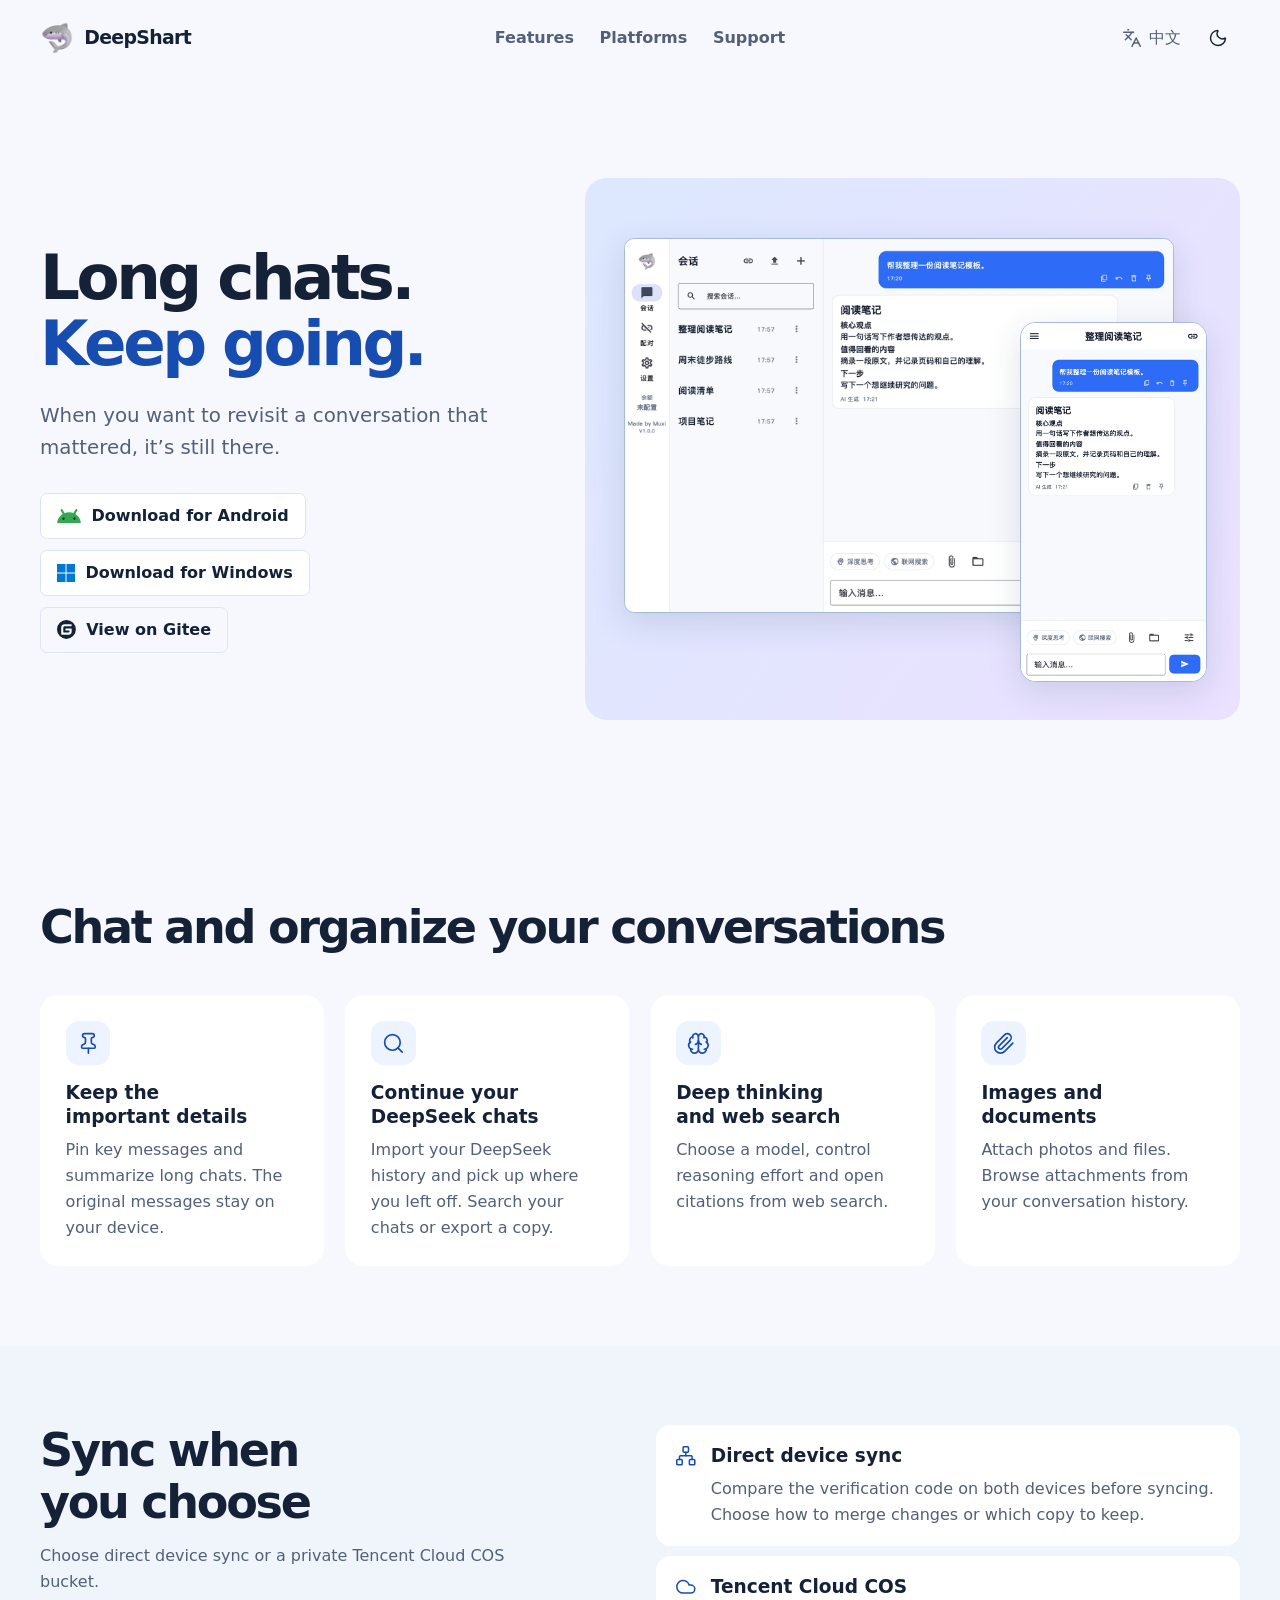
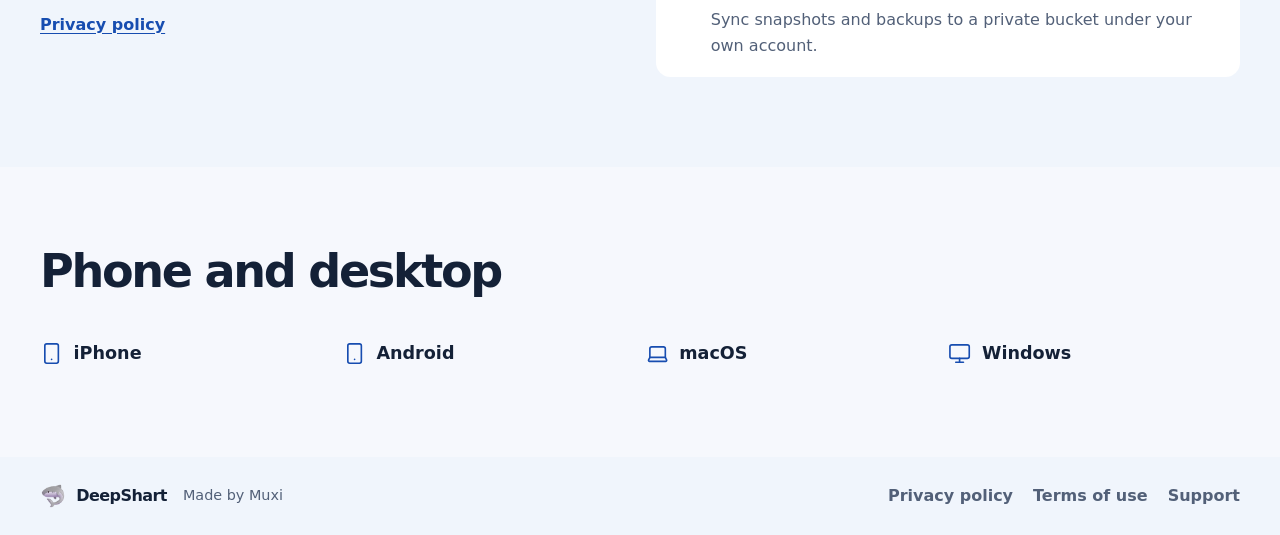
==== docs/index.html @ 19e9eb12 "Give the homepage subtitle a more personal tone" ====
<!doctype html>
<html lang="en" data-language="en" data-alternate="./zh/" data-auto-language>
<head>
  <meta charset="utf-8">
  <meta name="viewport" content="width=device-width, initial-scale=1">
  <meta name="color-scheme" content="light dark">
  <meta name="description" content="When you want to revisit a conversation that mattered, it’s still there.">
  <title>DeepShart for phone and desktop</title>
  <link rel="canonical" href="https://deepshart.lol/">
  <link rel="alternate" hreflang="en" href="https://deepshart.lol/">
  <link rel="alternate" hreflang="zh-Hans" href="https://deepshart.lol/zh/">
  <link rel="alternate" hreflang="x-default" href="https://deepshart.lol/">
  <meta property="og:type" content="website">
  <meta property="og:title" content="DeepShart for phone and desktop">
  <meta property="og:description" content="When you want to revisit a conversation that mattered, it’s still there.">
  <meta property="og:url" content="https://deepshart.lol/">
  <meta property="og:image" content="https://deepshart.lol/assets/desktop.webp">
  <link rel="icon" type="image/png" href="./assets/shark.png">
  <script src="./assets/preferences.js"></script>
  <link rel="stylesheet" href="./assets/site.css?v=8a5e44975e16">
</head>
<body>
  <a class="skip" href="#main">Skip to content</a>
  <header class="top">
    <div class="wrap header-inner">
      <a class="brand" href="./">
        <img src="./assets/shark.png" width="34" height="34" alt="">
        <span>DeepShart</span>
      </a>
      <nav class="main-nav" aria-label="Main navigation">
        <a href="./#features">Features</a>
        <a href="./#platforms">Platforms</a>
        <a href="./support/">Support</a>
      </nav>
      <div class="preferences">
        <a class="language" data-set-language="zh" href="./zh/" lang="zh-Hans">
          <svg class="icon " aria-hidden="true" focusable="false"><use href="./assets/icons.svg#languages"></use></svg> <span>中文</span>
        </a>
        <button class="theme" type="button" data-theme-toggle data-light="Switch to light mode" data-dark="Switch to dark mode" aria-label="Switch to dark mode" hidden>
          <svg class="icon day" aria-hidden="true" focusable="false"><use href="./assets/icons.svg#moon"></use></svg><svg class="icon night" aria-hidden="true" focusable="false"><use href="./assets/icons.svg#sun"></use></svg>
        </button>
      </div>
    </div>
  </header>
  <main id="main">
    <section class="hero wrap">
      <div class="hero-copy">
        <h1><span>Long chats.</span> <span>Keep going.</span></h1>
        <p>When you want to revisit a conversation that mattered, it’s still there.</p>
        <div class="hero-links">
          <a class="button" href="./downloads/V1.0.1/DeepShart-android.apk" download><img src="./assets/android.svg" width="24" height="14" alt="">Download for Android</a>
          <a class="button" href="./downloads/V1.0.1/DeepShart-Setup.exe" download><img src="./assets/windows.png" width="18" height="18" alt="">Download for Windows</a>
        </div>
        <a class="button gitee-link" href="https://gitee.com/sharkymuxii/deep-shart"><svg class="icon gitee-icon" aria-hidden="true" focusable="false"><use href="./assets/icons.svg#gitee"></use></svg> View on Gitee</a>
      </div>
      <div class="showcase" role="group" aria-label="Desktop preview / Phone preview">
    <button type="button" class="shot desktop" data-preview="Desktop preview" aria-label="Desktop preview" disabled>
      <img class="day" src="./assets/desktop.webp" width="1600" height="1088" alt="DeepShart desktop interface with a conversation sidebar and sample reading notes" fetchpriority="high">
      <img class="night" src="./assets/desktop-dark.webp" width="1600" height="1088" alt="DeepShart desktop interface with a conversation sidebar and sample reading notes">
      <span class="zoom-icon"><svg class="icon " aria-hidden="true" focusable="false"><use href="./assets/icons.svg#maximize-2"></use></svg></span>
    </button><button type="button" class="shot phone" data-preview="Phone preview" aria-label="Phone preview" disabled>
      <img class="day" src="./assets/phone.webp" width="690" height="1338" alt="DeepShart mobile interface showing the same sample conversation">
      <img class="night" src="./assets/phone-dark.webp" width="690" height="1338" alt="DeepShart mobile interface showing the same sample conversation">
      <span class="zoom-icon"><svg class="icon " aria-hidden="true" focusable="false"><use href="./assets/icons.svg#maximize-2"></use></svg></span>
    </button>
  </div>
  <dialog class="preview-dialog" aria-labelledby="preview-title">
    <div class="preview-content">
      <div class="preview-header">
        <h2 id="preview-title"></h2>
        <button class="preview-close" type="button" aria-label="Close preview"><svg class="icon " aria-hidden="true" focusable="false"><use href="./assets/icons.svg#x"></use></svg></button>
      </div>
      <img alt="">
    </div>
  </dialog>
    </section>
    <section class="wrap section feature-section" id="features" data-reveal>
      <h2>Chat and organize your conversations</h2>
      <ul class="feature-list">
    <li>
      <svg class="icon " aria-hidden="true" focusable="false"><use href="./assets/icons.svg#pin"></use></svg>
      <div>
        <h3>Keep the important details</h3>
        <p>Pin key messages and summarize long chats. The original messages stay on your device.</p>
      </div>
    </li>
    <li>
      <svg class="icon " aria-hidden="true" focusable="false"><use href="./assets/icons.svg#search"></use></svg>
      <div>
        <h3>Continue your DeepSeek chats</h3>
        <p>Import your DeepSeek history and pick up where you left off. Search your chats or export a copy.</p>
      </div>
    </li>
    <li>
      <svg class="icon " aria-hidden="true" focusable="false"><use href="./assets/icons.svg#brain"></use></svg>
      <div>
        <h3>Deep thinking and web search</h3>
        <p>Choose a model, control reasoning effort and open citations from web search.</p>
      </div>
    </li>
    <li>
      <svg class="icon " aria-hidden="true" focusable="false"><use href="./assets/icons.svg#paperclip"></use></svg>
      <div>
        <h3>Images and documents</h3>
        <p>Attach photos and files. Browse attachments from your conversation history.</p>
      </div>
    </li>
  </ul>
    </section>
    <div class="tint">
      <section class="wrap section sync-section" data-reveal>
        <div class="section-intro">
          <h2>Sync when you choose</h2>
          <p>Choose direct device sync or a private Tencent Cloud COS bucket.</p>
          <a class="inline-link" href="./privacy/">Privacy policy</a>
        </div>
        <ul class="sync-list">
    <li>
      <svg class="icon " aria-hidden="true" focusable="false"><use href="./assets/icons.svg#network"></use></svg>
      <div>
        <h3>Direct device sync</h3>
        <p>Compare the verification code on both devices before syncing. Choose how to merge changes or which copy to keep.</p>
      </div>
    </li>
    <li>
      <svg class="icon " aria-hidden="true" focusable="false"><use href="./assets/icons.svg#cloud"></use></svg>
      <div>
        <h3>Tencent Cloud COS</h3>
        <p>Sync snapshots and backups to a private bucket under your own account.</p>
      </div>
    </li>
  </ul>
      </section>
    </div>
    <section class="wrap section platform-section" id="platforms" data-reveal>
      <h2>Phone and desktop</h2>
      <ul class="platform-list">
        <li><svg class="icon " aria-hidden="true" focusable="false"><use href="./assets/icons.svg#smartphone"></use></svg><span>iPhone</span></li><li><svg class="icon " aria-hidden="true" focusable="false"><use href="./assets/icons.svg#smartphone"></use></svg><span>Android</span></li><li><svg class="icon " aria-hidden="true" focusable="false"><use href="./assets/icons.svg#laptop"></use></svg><span>macOS</span></li><li><svg class="icon " aria-hidden="true" focusable="false"><use href="./assets/icons.svg#monitor"></use></svg><span>Windows</span></li>
      </ul>
    </section>
  </main>
  <footer class="bottom">
    <div class="wrap footer-inner">
      <div class="footer-brand">
        <a class="brand" href="./"><img src="./assets/shark.png" width="26" height="26" alt="">DeepShart</a>
        <span>Made by Muxi</span>
      </div>
      <nav aria-label="Footer navigation">
        <a href="./privacy/">Privacy policy</a> <a href="./terms/">Terms of use</a> <a href="./support/">Support</a>
      </nav>
    </div>
  </footer>
</body>
</html>
---- docs/assets/site.css ----
:root {
  color-scheme: light;
  --paper: #f6f8fd;
  --surface: #fff;
  --icon-panel: #edf3ff;
  --gradient-a: #dce8ff;
  --gradient-b: #ede0ff;
  --gradient-c: #c7e9f8;
  --card-shadow: #2b4b7820;
  --overlay: #111d33aa;
  --ink: #142137;
  --muted: #526078;
  --line: #dce4f0;
  --accent: #174db0;
  --on-accent: #fff;
  --panel: #e4edfb;
  --tint: #f0f5fc;
  --frame: #a6bad7;
  --image-shadow: #16385d24;
  --day: block;
  --night: none;
  scroll-behavior: smooth;
}

@media (prefers-color-scheme: dark) {
  :root:not([data-theme="light"]) {
    color-scheme: dark;
    --paper: #111a29;
    --surface: #1c2a40;
    --icon-panel: #283e5e;
    --gradient-a: #203353;
    --gradient-b: #3b2c59;
    --gradient-c: #254962;
    --card-shadow: #070e2250;
    --overlay: #040812cc;
    --ink: #edf3fd;
    --muted: #b2c0d5;
    --line: #2d3d54;
    --accent: #a4c5ff;
    --on-accent: #0b234c;
    --panel: #202f4b;
    --tint: #162237;
    --frame: #435578;
    --image-shadow: #03081580;
    --day: none;
    --night: block;
  }
}

:root[data-theme="dark"] {
  color-scheme: dark;
  --paper: #111a29;
  --surface: #1c2a40;
  --icon-panel: #283e5e;
  --gradient-a: #203353;
  --gradient-b: #3b2c59;
  --gradient-c: #254962;
  --card-shadow: #070e2250;
  --overlay: #040812cc;
  --ink: #edf3fd;
  --muted: #b2c0d5;
  --line: #2d3d54;
  --accent: #a4c5ff;
  --on-accent: #0b234c;
  --panel: #202f4b;
  --tint: #162237;
  --frame: #435578;
  --image-shadow: #03081580;
  --day: none;
  --night: block;
}

* { box-sizing: border-box; }
[hidden] { display: none !important; }

body {
  margin: 0;
  background: var(--paper);
  color: var(--ink);
  font: 1rem/1.65 -apple-system, BlinkMacSystemFont, "Segoe UI", "PingFang SC", "Microsoft YaHei", system-ui, sans-serif;
  transition: background-color .2s ease, color .2s ease;
}

img { display: block; max-width: 100%; }
a { color: inherit; }
a, button { -webkit-tap-highlight-color: transparent; }
a:focus-visible, button:focus-visible {
  outline: 2px solid var(--accent);
  outline-offset: 4px;
}
button { font: inherit; cursor: pointer; }
h1, h2, h3, p, figure, ul { margin: 0; }
h1, h2, h3 { text-wrap: balance; }
p { color: var(--muted); }

.wrap {
  width: min(100% - 3.5rem, 75rem);
  margin-inline: auto;
}

.icon {
  width: 1.25rem;
  height: 1.25rem;
  flex: none;
  display: inline-block;
  vertical-align: middle;
  fill: none;
  stroke: currentColor;
  stroke-width: 1.7;
  stroke-linecap: round;
  stroke-linejoin: round;
}

.header-inner {
  min-height: 4.75rem;
  display: grid;
  grid-template-columns: 1fr auto 1fr;
  align-items: center;
  gap: 1.5rem;
}

.brand {
  display: inline-flex;
  justify-self: start;
  align-items: center;
  gap: .64rem;
  color: var(--ink);
  font-size: 1.18rem;
  font-weight: 720;
  letter-spacing: -.035em;
  text-decoration: none;
}

.brand img { object-fit: contain; }

.main-nav, .preferences, .footer-inner nav {
  display: flex;
  align-items: center;
  gap: 1.6rem;
}

.preferences { justify-self: end; gap: .6rem; }

.main-nav a, .footer-inner nav a, .language {
  text-decoration: none;
  color: var(--muted);
  font-weight: 550;
  transition: color .18s ease;
}

.main-nav a:hover, .footer-inner nav a:hover, .language:hover, a[aria-current="page"] {
  color: var(--accent);
  text-decoration: underline;
  text-underline-offset: .3em;
}

.language, .theme {
  min-height: 2.75rem;
  display: inline-flex;
  align-items: center;
  justify-content: center;
  gap: .42rem;
}
.language { padding-inline: .36rem; white-space: nowrap; }
.theme {
  width: 2.75rem;
  border: 0;
  border-radius: .45rem;
  background: transparent;
  color: var(--ink);
  transition: background-color .18s ease;
}
.theme:hover { background: var(--tint); }
.theme .icon { transition: transform .18s ease; }
.theme:hover .icon { transform: rotate(-12deg); }
.day { display: var(--day); animation: appear .22s ease; }
.night { display: var(--night); animation: appear .22s ease; }

@keyframes appear { from { opacity: .25; } to { opacity: 1; } }

.skip {
  position: fixed;
  top: .6rem;
  left: .6rem;
  z-index: 5;
  padding: .4rem .7rem;
  background: var(--paper);
  transform: translateY(-150%);
  transition: transform .18s ease;
}
.skip:focus { transform: translateY(0); }

.hero {
  display: grid;
  grid-template-columns: minmax(0, .88fr) minmax(0, 1.2fr);
  gap: clamp(1.8rem, 5vw, 5rem);
  align-items: center;
  padding-block: clamp(3rem, 8vw, 6.5rem);
}

h1 {
  font-size: clamp(2.5rem, 4.9vw, 4.7rem);
  font-weight: 740;
  letter-spacing: -.055em;
  line-height: 1.04;
}

:lang(zh) h1 {
  font-size: clamp(2.25rem, 4.3vw, 4rem);
  letter-spacing: -.043em;
  line-height: 1.17;
}

.hero h1 span { display: block; }
.hero-copy { animation: enter .65s cubic-bezier(.2,.65,.3,1) both; }
.hero h1 span:last-child { color: var(--accent); }
.hero-copy > p {
  max-width: 29rem;
  margin-top: 1.5rem;
  font-size: clamp(1.0625rem, 1.68vw, 1.24rem);
  line-height: 1.6;
  text-wrap: pretty;
}

.hero-links {
  display: flex;
  flex-wrap: wrap;
  gap: .65rem;
  margin-top: 1.85rem;
}

.button {
  display: inline-flex;
  justify-content: center;
  align-items: center;
  min-height: 2.9rem;
  gap: .65rem;
  padding: .55rem 1rem;
  border: 1px solid var(--line);
  border-radius: .45rem;
  background: var(--surface);
  color: var(--ink);
  font-weight: 650;
  text-decoration: none;
  transition: background-color .18s ease, color .18s ease, border-color .18s ease;
}
.hero-links .button { min-width: 7.5rem; }
.button img { flex: none; }
.gitee-link { margin-top: .65rem; background: transparent; }
.button:hover { background: var(--tint); border-color: var(--accent); color: var(--accent); }
.gitee-icon { fill: currentColor; stroke: none; width: 1.18rem; height: 1.18rem; }

.showcase {
  position: relative;
  aspect-ratio: 1.21;
  min-width: 0;
  overflow: hidden;
  border-radius: 1.35rem;
  background: var(--panel) linear-gradient(124deg, var(--gradient-a), var(--gradient-b) 48%, var(--gradient-c));
  background-size: 235% 235%;
  animation: current 11s ease-in-out infinite alternate;
  isolation: isolate;
}
.shot {
  position: absolute;
  padding: 0;
  color: var(--ink);
  overflow: hidden;
  border: 1px solid var(--frame);
  background: var(--paper);
  box-shadow: 0 .6rem 2.1rem var(--image-shadow);
  transition: transform .3s cubic-bezier(.2,.65,.3,1), box-shadow .3s ease;
  animation: enter .65s cubic-bezier(.2,.65,.3,1) backwards;
}
.shot img { width: 100%; height: auto; }
.desktop { top: 11%; left: 6%; width: 84%; border-radius: .65rem; animation-delay: .12s; }
.phone { bottom: 7%; right: 5%; width: 28.5%; border-radius: .95rem; animation-delay: .24s; }
.zoom-icon {
  position: absolute;
  inset: auto .55rem .55rem auto;
  display: grid;
  place-items: center;
  width: 2rem;
  height: 2rem;
  border-radius: .52rem;
  color: var(--accent);
  background: var(--surface);
  opacity: 0;
  transform: translateY(3px);
  transition: opacity .18s ease, transform .18s ease;
}
.shot:focus-visible .zoom-icon, .shot:hover .zoom-icon {
  opacity: 1;
  transform: translateY(0);
}
@media (hover: hover) and (pointer: fine) {
  .shot:hover { transform: translateY(-.3rem); box-shadow: 0 .9rem 2.7rem var(--image-shadow); }
}
@keyframes current {
  from { background-position: 10% 24%; }
  to { background-position: 90% 76%; }
}
@keyframes enter {
  from { opacity: .1; transform: translateY(.75rem); }
  to { opacity: 1; transform: translateY(0); }
}

.preview-dialog {
  width: fit-content;
  max-width: min(calc(100% - 1.5rem), 65rem);
  max-height: calc(100% - 1.5rem);
  padding: 0;
  border: 0;
  border-radius: 1rem;
  background: var(--surface);
  color: var(--ink);
  box-shadow: 0 1.5rem 4rem var(--image-shadow);
}
.preview-dialog[open] { animation: enter .28s cubic-bezier(.2,.65,.3,1); }
.preview-dialog::backdrop { background: var(--overlay); animation: appear .2s ease; }
.preview-content { padding: .8rem; }
.preview-header {
  display: flex;
  justify-content: space-between;
  align-items: center;
  min-width: 13rem;
  margin: 0 .2rem .6rem .4rem;
  gap: 1.25rem;
}
.preview-header h2 { font-size: 1.04rem; letter-spacing: -.015em; }
.preview-close {
  display: grid;
  place-items: center;
  width: 2.4rem;
  height: 2.4rem;
  border: 0;
  border-radius: .65rem;
  color: var(--ink);
  background: var(--icon-panel);
  transition: color .18s ease, background-color .18s ease;
}
.preview-close:hover { color: var(--on-accent); background: var(--accent); }
.preview-content img {
  max-width: 100%;
  max-height: min(75vh, 48rem);
  border-radius: .52rem;
  object-fit: contain;
  margin-inline: auto;
}


.section { padding-block: clamp(3.25rem, 6.2vw, 5.7rem); }

h2 {
  font-size: clamp(1.95rem, 3.6vw, 3.25rem);
  font-weight: 710;
  line-height: 1.12;
  letter-spacing: -.05em;
}

h3 { font-size: 1.16rem; line-height: 1.32; font-weight: 685; }
.feature-list, .sync-list, .platform-list { padding: 0; list-style: none; }
.feature-list {
  display: grid;
  grid-template-columns: repeat(4, minmax(0, 1fr));
  gap: clamp(.85rem, 1.65vw, 1.45rem);
  margin-top: 2.6rem;
}
.feature-list li {
  padding: clamp(1.1rem, 2.2vw, 1.6rem);
  min-width: 0;
  border-radius: 1.15rem;
  background: var(--surface);
  transition: transform .25s ease, box-shadow .25s ease, background-color .2s ease;
}
@media (hover: hover) and (pointer: fine) {
  .feature-list li:hover { transform: translateY(-.2rem); box-shadow: 0 .55rem 1.4rem var(--card-shadow); }
}
.feature-list .icon, .sync-list .icon, .platform-list .icon { color: var(--accent); }
.feature-list .icon {
  width: 2.8rem;
  height: 2.8rem;
  padding: .67rem;
  margin-bottom: .95rem;
  border-radius: .8rem;
  background: var(--icon-panel);
}
.feature-list p, .sync-list p { margin-top: .48rem; line-height: 1.62; }

.tint { background: var(--tint); transition: background-color .2s ease; }
.sync-section {
  display: grid;
  grid-template-columns: minmax(0, .9fr) minmax(0, 1fr);
  gap: clamp(1.8rem, 7vw, 6rem);
}
.section-intro > p { margin-top: .9rem; max-width: 39rem; }
.inline-link, .prose a {
  color: var(--accent);
  text-decoration-thickness: 1px;
  text-underline-offset: .2em;
}
.inline-link {
  display: inline-block;
  margin-top: 1rem;
  font-weight: 600;
}
.sync-list li {
  display: grid;
  grid-template-columns: auto 1fr;
  gap: .9rem;
  margin-bottom: .65rem;
  padding: 1.15rem 1.2rem;
  border-radius: .9rem;
  background-color: var(--surface);
  transition: background-color .2s ease;
}
.sync-list .icon { margin-top: .1rem; width: 1.35rem; height: 1.35rem; }

.platform-list {
  margin-top: 2rem;
  display: grid;
  grid-template-columns: repeat(4, minmax(0, 1fr));
  gap: .7rem;
}
.platform-list li {
  display: flex;
  align-items: center;
  gap: .65rem;
  padding: .6rem 0;
  font-size: 1.1rem;
  font-weight: 620;
}
.platform-list .icon { width: 1.45rem; height: 1.45rem; }

.bottom { background: var(--tint); transition: background-color .2s ease; }
.footer-inner {
  display: flex;
  justify-content: space-between;
  align-items: center;
  padding-block: 1.6rem;
  gap: 1.25rem;
}
.footer-brand { display: flex; flex-wrap: wrap; align-items: center; gap: .7rem 1rem; }
.footer-brand .brand { font-size: 1rem; }
.footer-brand > span { font-size: .9rem; color: var(--muted); }
.footer-inner nav { flex-wrap: wrap; gap: .65rem 1.25rem; }

.document { padding-block: clamp(2.75rem, 6.5vw, 5.75rem); }
.prose { max-width: 47rem; margin-inline: auto; }
.document-heading { margin-bottom: 2rem; }
.document-heading h1 {
  font-size: clamp(2.35rem, 5.7vw, 4rem);
  line-height: 1.11;
}
.effective-date { margin-top: .65rem; font-size: .92rem; }
.intro { margin-top: 1.12rem; font-size: 1.125rem; }
.prose section { padding-block: 1.18rem; }
.prose section h2 { font-size: clamp(1.25rem, 2.9vw, 1.65rem); letter-spacing: -.025em; }
.prose section p { margin-top: .68rem; overflow-wrap: anywhere; }
.prose section p + p { margin-top: .8rem; }

@media (max-width: 60rem) {
  .hero { gap: 1.75rem; }
  h1 { font-size: clamp(2.35rem, 5.25vw, 3.85rem); }
  :lang(zh) h1 { font-size: clamp(2.15rem, 4.65vw, 3.4rem); }
  .feature-list { grid-template-columns: repeat(2, minmax(0, 1fr)); }
}

@media (max-width: 44rem) {
  .wrap { width: calc(100% - 2rem); }
  .header-inner { grid-template-columns: 1fr auto; min-height: 4.05rem; gap: .4rem; }
  .main-nav { display: none; }
  .brand { gap: .46rem; }
  .brand img { width: 1.75rem; height: 1.75rem; }
  .preferences { gap: .18rem; }
  .language .icon { width: 1.05rem; height: 1.05rem; }
  .hero { grid-template-columns: 1fr; padding-block: 2.8rem 2.65rem; gap: 1.65rem; }
  .hero h1 { font-size: clamp(2rem, 8vw, 3.45rem); }
  :lang(zh) .hero h1 { font-size: clamp(2rem, 7.9vw, 3.3rem); }
  .hero-copy > p { margin-top: 1rem; }
  .hero-links { margin-top: 1.25rem; }
  .showcase { aspect-ratio: 1.14; }
 .desktop { top: 9%; left: 4.5%; width: 87%; }
  .phone { bottom: 6%; right: 4.5%; width: 30.5%; }
  .section { padding-block: 2.75rem; }
  .feature-list { gap: 1.35rem 1rem; margin-top: 1.65rem; }
  .feature-list li { padding: 1.05rem; }
  .sync-section { grid-template-columns: 1fr; gap: 1.45rem; }
  .platform-list { grid-template-columns: repeat(2, minmax(0, 1fr)); }
  .footer-inner { align-items: flex-start; flex-direction: column; }
}

@media (max-width: 22rem) {
  .feature-list { grid-template-columns: 1fr; }
  .language .icon { display: none; }
}

@media (prefers-reduced-motion: reduce) {
  *, *::before, *::after { scroll-behavior: auto !important; transition: none !important; animation: none !important; }
}
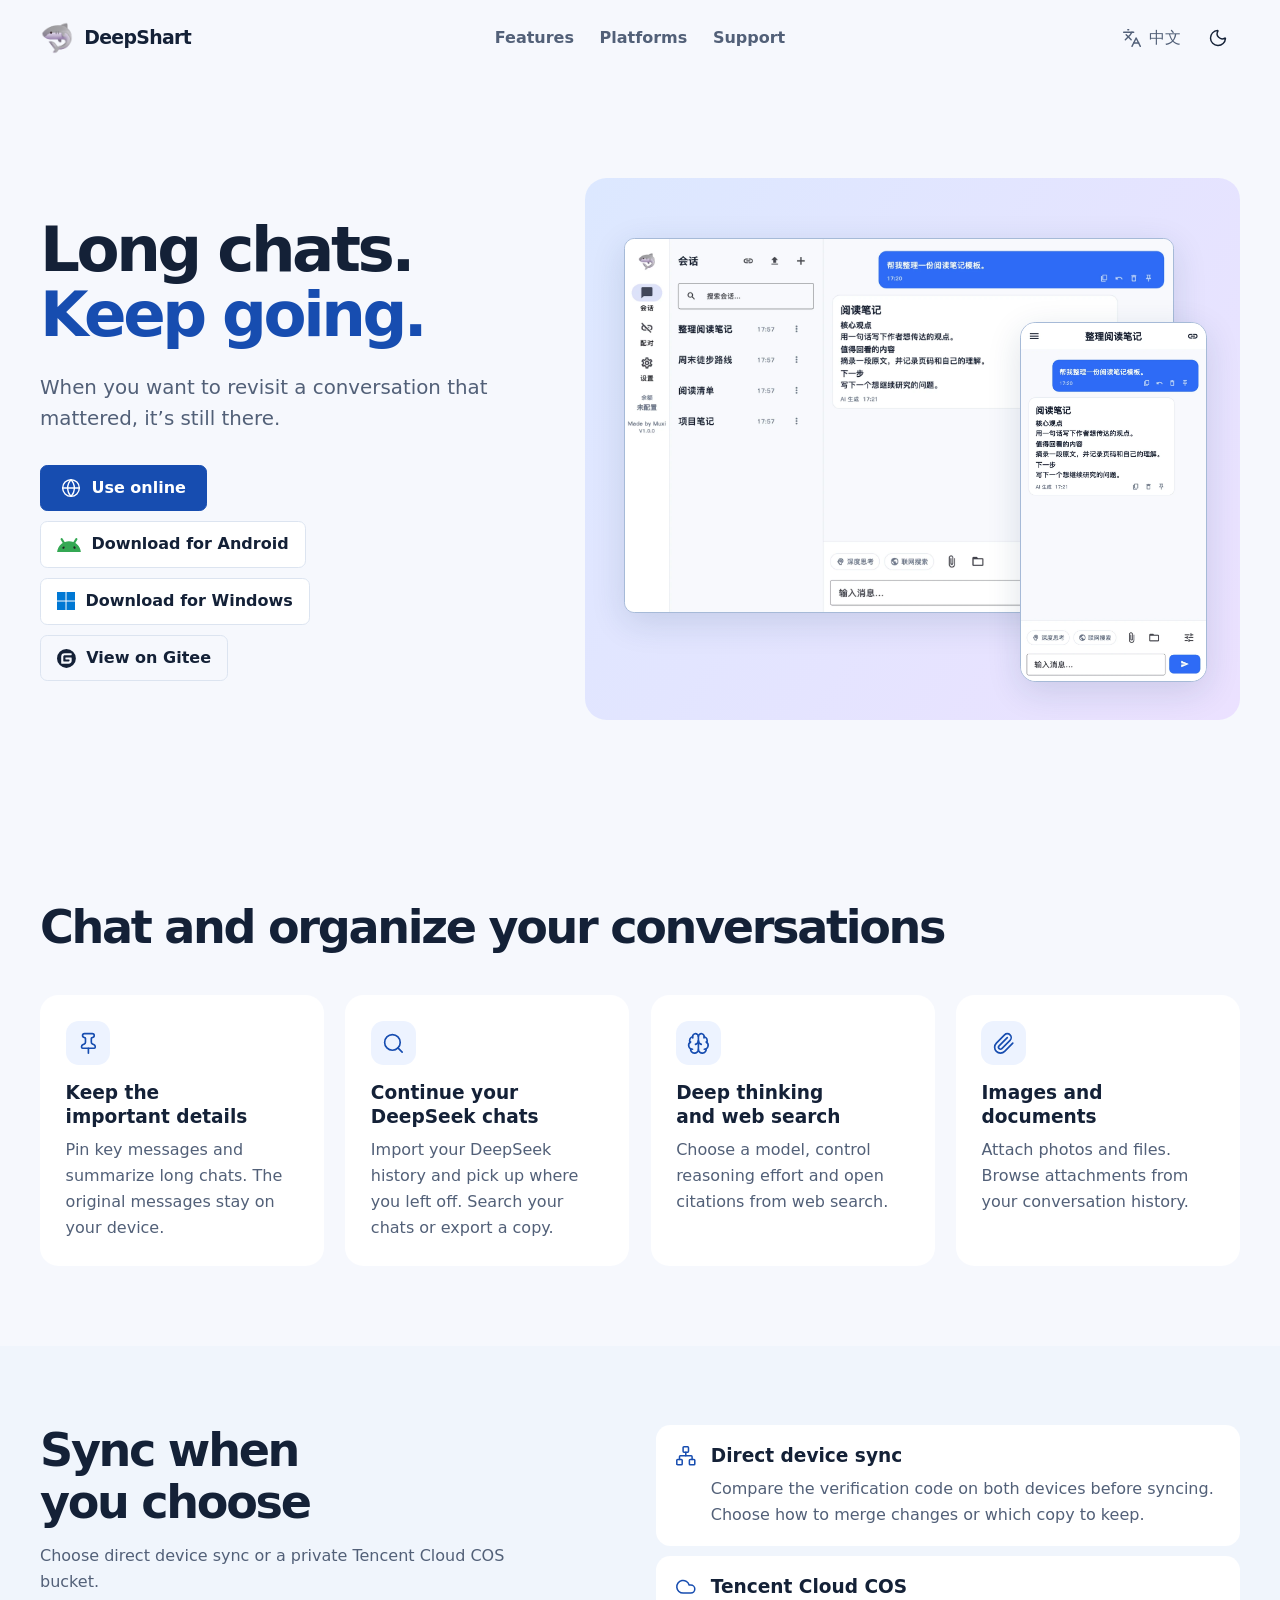
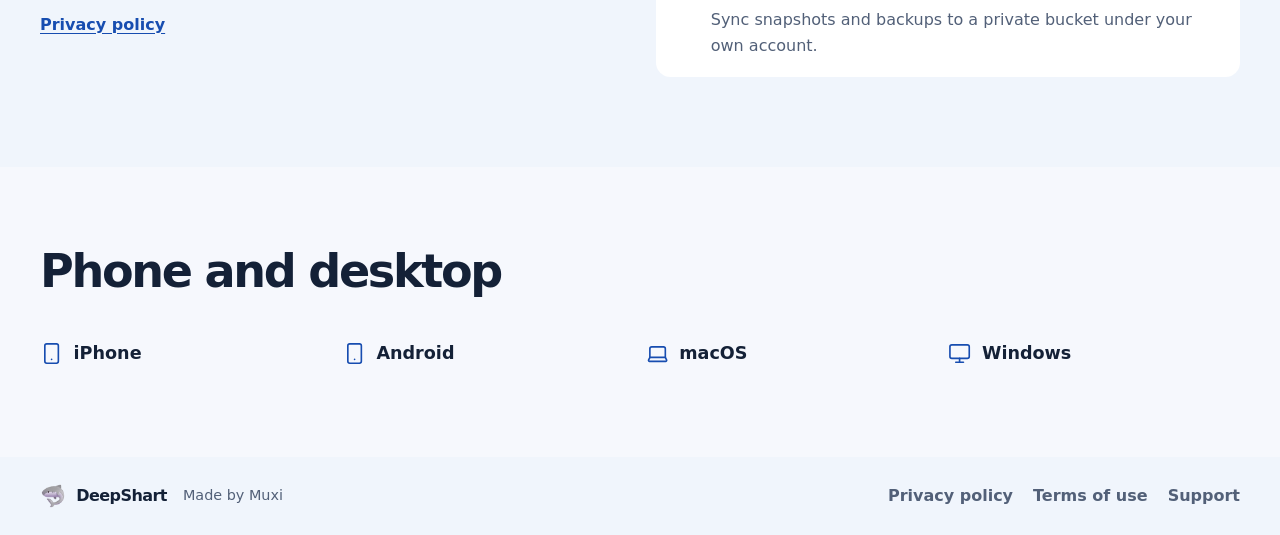
==== commit 62d3c40d: "Add web app entry button above download buttons" ====
--- a/docs/index.html
+++ b/docs/index.html
@@ -17,7 +17,7 @@
   <meta property="og:image" content="https://deepshart.lol/assets/desktop.webp">
   <link rel="icon" type="image/png" href="./assets/shark.png">
   <script src="./assets/preferences.js"></script>
-  <link rel="stylesheet" href="./assets/site.css?v=8a5e44975e16">
+  <link rel="stylesheet" href="./assets/site.css?v=8c03909f11e3">
 </head>
 <body>
   <a class="skip" href="#main">Skip to content</a>
@@ -47,6 +47,9 @@
       <div class="hero-copy">
         <h1><span>Long chats.</span> <span>Keep going.</span></h1>
         <p>When you want to revisit a conversation that mattered, it’s still there.</p>
+        <div class="hero-primary">
+          <a class="button button-primary" href="https://web.deepshart.lol"><svg class="icon " aria-hidden="true" focusable="false"><use href="./assets/icons.svg#globe"></use></svg> Use online</a>
+        </div>
         <div class="hero-links">
           <a class="button" href="./downloads/V1.0.1/DeepShart-android.apk" download><img src="./assets/android.svg" width="24" height="14" alt="">Download for Android</a>
           <a class="button" href="./downloads/V1.0.1/DeepShart-Setup.exe" download><img src="./assets/windows.png" width="18" height="18" alt="">Download for Windows</a>
--- a/docs/assets/site.css
+++ b/docs/assets/site.css
@@ -222,11 +222,15 @@
   text-wrap: pretty;
 }
 
+.hero-primary {
+  margin-top: 1.85rem;
+}
+
 .hero-links {
   display: flex;
   flex-wrap: wrap;
   gap: .65rem;
-  margin-top: 1.85rem;
+  margin-top: .65rem;
 }
 
 .button {
@@ -242,12 +246,24 @@
   color: var(--ink);
   font-weight: 650;
   text-decoration: none;
-  transition: background-color .18s ease, color .18s ease, border-color .18s ease;
+  transition: background-color .18s ease, color .18s ease, border-color .18s ease, opacity .18s ease;
+}
+.button-primary {
+  background: var(--accent);
+  border-color: var(--accent);
+  color: var(--on-accent);
+  padding-inline: 1.25rem;
+}
+.button-primary:hover {
+  background: var(--accent);
+  border-color: var(--accent);
+  color: var(--on-accent);
+  opacity: .9;
 }
 .hero-links .button { min-width: 7.5rem; }
 .button img { flex: none; }
 .gitee-link { margin-top: .65rem; background: transparent; }
-.button:hover { background: var(--tint); border-color: var(--accent); color: var(--accent); }
+.button:not(.button-primary):hover { background: var(--tint); border-color: var(--accent); color: var(--accent); }
 .gitee-icon { fill: currentColor; stroke: none; width: 1.18rem; height: 1.18rem; }
 
 .showcase {
@@ -478,7 +494,8 @@
   .hero h1 { font-size: clamp(2rem, 8vw, 3.45rem); }
   :lang(zh) .hero h1 { font-size: clamp(2rem, 7.9vw, 3.3rem); }
   .hero-copy > p { margin-top: 1rem; }
-  .hero-links { margin-top: 1.25rem; }
+  .hero-primary { margin-top: 1.25rem; }
+  .hero-links { margin-top: .65rem; }
   .showcase { aspect-ratio: 1.14; }
  .desktop { top: 9%; left: 4.5%; width: 87%; }
   .phone { bottom: 6%; right: 4.5%; width: 30.5%; }
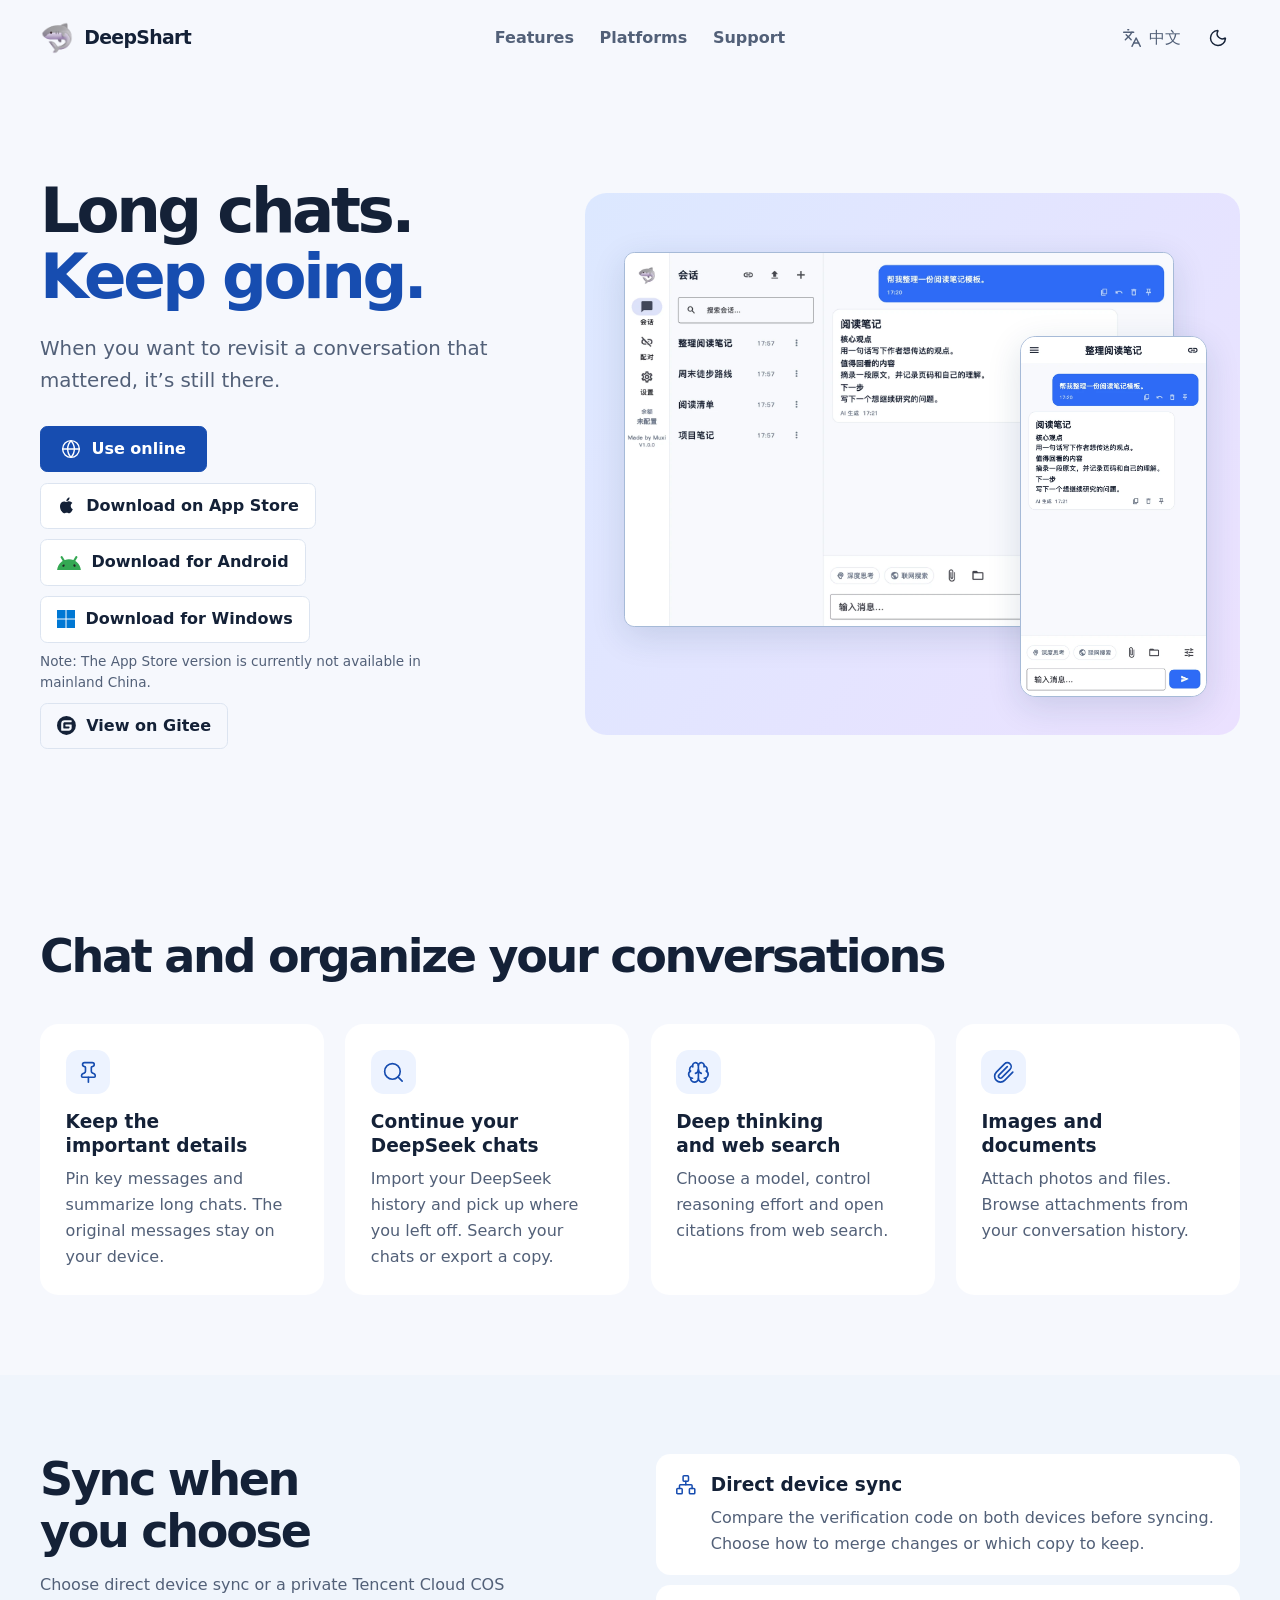
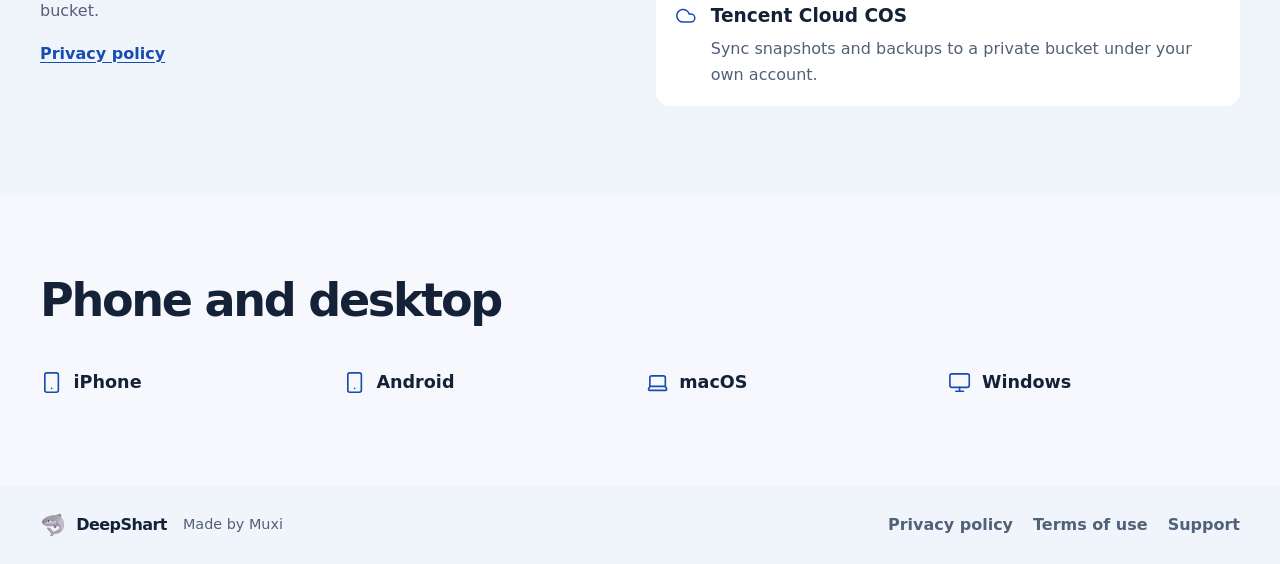
==== commit b0f515b7: "Add App Store download button and mainland China availability note" ====
--- a/docs/index.html
+++ b/docs/index.html
@@ -17,7 +17,7 @@
   <meta property="og:image" content="https://deepshart.lol/assets/desktop.webp">
   <link rel="icon" type="image/png" href="./assets/shark.png">
   <script src="./assets/preferences.js"></script>
-  <link rel="stylesheet" href="./assets/site.css?v=8c03909f11e3">
+  <link rel="stylesheet" href="./assets/site.css?v=422ad055076c">
 </head>
 <body>
   <a class="skip" href="#main">Skip to content</a>
@@ -34,10 +34,10 @@
       </nav>
       <div class="preferences">
         <a class="language" data-set-language="zh" href="./zh/" lang="zh-Hans">
-          <svg class="icon " aria-hidden="true" focusable="false"><use href="./assets/icons.svg#languages"></use></svg> <span>中文</span>
+          <svg class="icon " aria-hidden="true" focusable="false"><use href="./assets/icons.svg?v=1ef4dd3acdcb#languages"></use></svg> <span>中文</span>
         </a>
         <button class="theme" type="button" data-theme-toggle data-light="Switch to light mode" data-dark="Switch to dark mode" aria-label="Switch to dark mode" hidden>
-          <svg class="icon day" aria-hidden="true" focusable="false"><use href="./assets/icons.svg#moon"></use></svg><svg class="icon night" aria-hidden="true" focusable="false"><use href="./assets/icons.svg#sun"></use></svg>
+          <svg class="icon day" aria-hidden="true" focusable="false"><use href="./assets/icons.svg?v=1ef4dd3acdcb#moon"></use></svg><svg class="icon night" aria-hidden="true" focusable="false"><use href="./assets/icons.svg?v=1ef4dd3acdcb#sun"></use></svg>
         </button>
       </div>
     </div>
@@ -48,30 +48,32 @@
         <h1><span>Long chats.</span> <span>Keep going.</span></h1>
         <p>When you want to revisit a conversation that mattered, it’s still there.</p>
         <div class="hero-primary">
-          <a class="button button-primary" href="https://web.deepshart.lol"><svg class="icon " aria-hidden="true" focusable="false"><use href="./assets/icons.svg#globe"></use></svg> Use online</a>
+          <a class="button button-primary" href="https://web.deepshart.lol"><svg class="icon " aria-hidden="true" focusable="false"><use href="./assets/icons.svg?v=1ef4dd3acdcb#globe"></use></svg> Use online</a>
         </div>
         <div class="hero-links">
+          <a class="button" href="https://apps.apple.com/us/app/deepshart/id6837659406" target="_blank" rel="noopener noreferrer"><svg class="icon apple-icon" aria-hidden="true" focusable="false"><use href="./assets/icons.svg?v=1ef4dd3acdcb#apple"></use></svg> Download on App Store</a>
           <a class="button" href="./downloads/V1.0.1/DeepShart-android.apk" download><img src="./assets/android.svg" width="24" height="14" alt="">Download for Android</a>
           <a class="button" href="./downloads/V1.0.1/DeepShart-Setup.exe" download><img src="./assets/windows.png" width="18" height="18" alt="">Download for Windows</a>
         </div>
-        <a class="button gitee-link" href="https://gitee.com/sharkymuxii/deep-shart"><svg class="icon gitee-icon" aria-hidden="true" focusable="false"><use href="./assets/icons.svg#gitee"></use></svg> View on Gitee</a>
+        <p class="download-note">Note: The App Store version is currently not available in mainland China.</p>
+        <a class="button gitee-link" href="https://gitee.com/sharkymuxii/deep-shart"><svg class="icon gitee-icon" aria-hidden="true" focusable="false"><use href="./assets/icons.svg?v=1ef4dd3acdcb#gitee"></use></svg> View on Gitee</a>
       </div>
       <div class="showcase" role="group" aria-label="Desktop preview / Phone preview">
     <button type="button" class="shot desktop" data-preview="Desktop preview" aria-label="Desktop preview" disabled>
       <img class="day" src="./assets/desktop.webp" width="1600" height="1088" alt="DeepShart desktop interface with a conversation sidebar and sample reading notes" fetchpriority="high">
       <img class="night" src="./assets/desktop-dark.webp" width="1600" height="1088" alt="DeepShart desktop interface with a conversation sidebar and sample reading notes">
-      <span class="zoom-icon"><svg class="icon " aria-hidden="true" focusable="false"><use href="./assets/icons.svg#maximize-2"></use></svg></span>
+      <span class="zoom-icon"><svg class="icon " aria-hidden="true" focusable="false"><use href="./assets/icons.svg?v=1ef4dd3acdcb#maximize-2"></use></svg></span>
     </button><button type="button" class="shot phone" data-preview="Phone preview" aria-label="Phone preview" disabled>
       <img class="day" src="./assets/phone.webp" width="690" height="1338" alt="DeepShart mobile interface showing the same sample conversation">
       <img class="night" src="./assets/phone-dark.webp" width="690" height="1338" alt="DeepShart mobile interface showing the same sample conversation">
-      <span class="zoom-icon"><svg class="icon " aria-hidden="true" focusable="false"><use href="./assets/icons.svg#maximize-2"></use></svg></span>
+      <span class="zoom-icon"><svg class="icon " aria-hidden="true" focusable="false"><use href="./assets/icons.svg?v=1ef4dd3acdcb#maximize-2"></use></svg></span>
     </button>
   </div>
   <dialog class="preview-dialog" aria-labelledby="preview-title">
     <div class="preview-content">
       <div class="preview-header">
         <h2 id="preview-title"></h2>
-        <button class="preview-close" type="button" aria-label="Close preview"><svg class="icon " aria-hidden="true" focusable="false"><use href="./assets/icons.svg#x"></use></svg></button>
+        <button class="preview-close" type="button" aria-label="Close preview"><svg class="icon " aria-hidden="true" focusable="false"><use href="./assets/icons.svg?v=1ef4dd3acdcb#x"></use></svg></button>
       </div>
       <img alt="">
     </div>
@@ -81,28 +83,28 @@
       <h2>Chat and organize your conversations</h2>
       <ul class="feature-list">
     <li>
-      <svg class="icon " aria-hidden="true" focusable="false"><use href="./assets/icons.svg#pin"></use></svg>
+      <svg class="icon " aria-hidden="true" focusable="false"><use href="./assets/icons.svg?v=1ef4dd3acdcb#pin"></use></svg>
       <div>
         <h3>Keep the important details</h3>
         <p>Pin key messages and summarize long chats. The original messages stay on your device.</p>
       </div>
     </li>
     <li>
-      <svg class="icon " aria-hidden="true" focusable="false"><use href="./assets/icons.svg#search"></use></svg>
+      <svg class="icon " aria-hidden="true" focusable="false"><use href="./assets/icons.svg?v=1ef4dd3acdcb#search"></use></svg>
       <div>
         <h3>Continue your DeepSeek chats</h3>
         <p>Import your DeepSeek history and pick up where you left off. Search your chats or export a copy.</p>
       </div>
     </li>
     <li>
-      <svg class="icon " aria-hidden="true" focusable="false"><use href="./assets/icons.svg#brain"></use></svg>
+      <svg class="icon " aria-hidden="true" focusable="false"><use href="./assets/icons.svg?v=1ef4dd3acdcb#brain"></use></svg>
       <div>
         <h3>Deep thinking and web search</h3>
         <p>Choose a model, control reasoning effort and open citations from web search.</p>
       </div>
     </li>
     <li>
-      <svg class="icon " aria-hidden="true" focusable="false"><use href="./assets/icons.svg#paperclip"></use></svg>
+      <svg class="icon " aria-hidden="true" focusable="false"><use href="./assets/icons.svg?v=1ef4dd3acdcb#paperclip"></use></svg>
       <div>
         <h3>Images and documents</h3>
         <p>Attach photos and files. Browse attachments from your conversation history.</p>
@@ -119,14 +121,14 @@
         </div>
         <ul class="sync-list">
     <li>
-      <svg class="icon " aria-hidden="true" focusable="false"><use href="./assets/icons.svg#network"></use></svg>
+      <svg class="icon " aria-hidden="true" focusable="false"><use href="./assets/icons.svg?v=1ef4dd3acdcb#network"></use></svg>
       <div>
         <h3>Direct device sync</h3>
         <p>Compare the verification code on both devices before syncing. Choose how to merge changes or which copy to keep.</p>
       </div>
     </li>
     <li>
-      <svg class="icon " aria-hidden="true" focusable="false"><use href="./assets/icons.svg#cloud"></use></svg>
+      <svg class="icon " aria-hidden="true" focusable="false"><use href="./assets/icons.svg?v=1ef4dd3acdcb#cloud"></use></svg>
       <div>
         <h3>Tencent Cloud COS</h3>
         <p>Sync snapshots and backups to a private bucket under your own account.</p>
@@ -138,7 +140,7 @@
     <section class="wrap section platform-section" id="platforms" data-reveal>
       <h2>Phone and desktop</h2>
       <ul class="platform-list">
-        <li><svg class="icon " aria-hidden="true" focusable="false"><use href="./assets/icons.svg#smartphone"></use></svg><span>iPhone</span></li><li><svg class="icon " aria-hidden="true" focusable="false"><use href="./assets/icons.svg#smartphone"></use></svg><span>Android</span></li><li><svg class="icon " aria-hidden="true" focusable="false"><use href="./assets/icons.svg#laptop"></use></svg><span>macOS</span></li><li><svg class="icon " aria-hidden="true" focusable="false"><use href="./assets/icons.svg#monitor"></use></svg><span>Windows</span></li>
+        <li><svg class="icon " aria-hidden="true" focusable="false"><use href="./assets/icons.svg?v=1ef4dd3acdcb#smartphone"></use></svg><span>iPhone</span></li><li><svg class="icon " aria-hidden="true" focusable="false"><use href="./assets/icons.svg?v=1ef4dd3acdcb#smartphone"></use></svg><span>Android</span></li><li><svg class="icon " aria-hidden="true" focusable="false"><use href="./assets/icons.svg?v=1ef4dd3acdcb#laptop"></use></svg><span>macOS</span></li><li><svg class="icon " aria-hidden="true" focusable="false"><use href="./assets/icons.svg?v=1ef4dd3acdcb#monitor"></use></svg><span>Windows</span></li>
       </ul>
     </section>
   </main>
--- a/docs/assets/site.css
+++ b/docs/assets/site.css
@@ -264,7 +264,13 @@
 .button img { flex: none; }
 .gitee-link { margin-top: .65rem; background: transparent; }
 .button:not(.button-primary):hover { background: var(--tint); border-color: var(--accent); color: var(--accent); }
-.gitee-icon { fill: currentColor; stroke: none; width: 1.18rem; height: 1.18rem; }
+.gitee-icon, .apple-icon { fill: currentColor; stroke: none; width: 1.18rem; height: 1.18rem; }
+.hero-copy > p.download-note {
+  margin-top: .55rem;
+  font-size: .85rem;
+  line-height: 1.5;
+  color: var(--muted);
+}
 
 .showcase {
   position: relative;
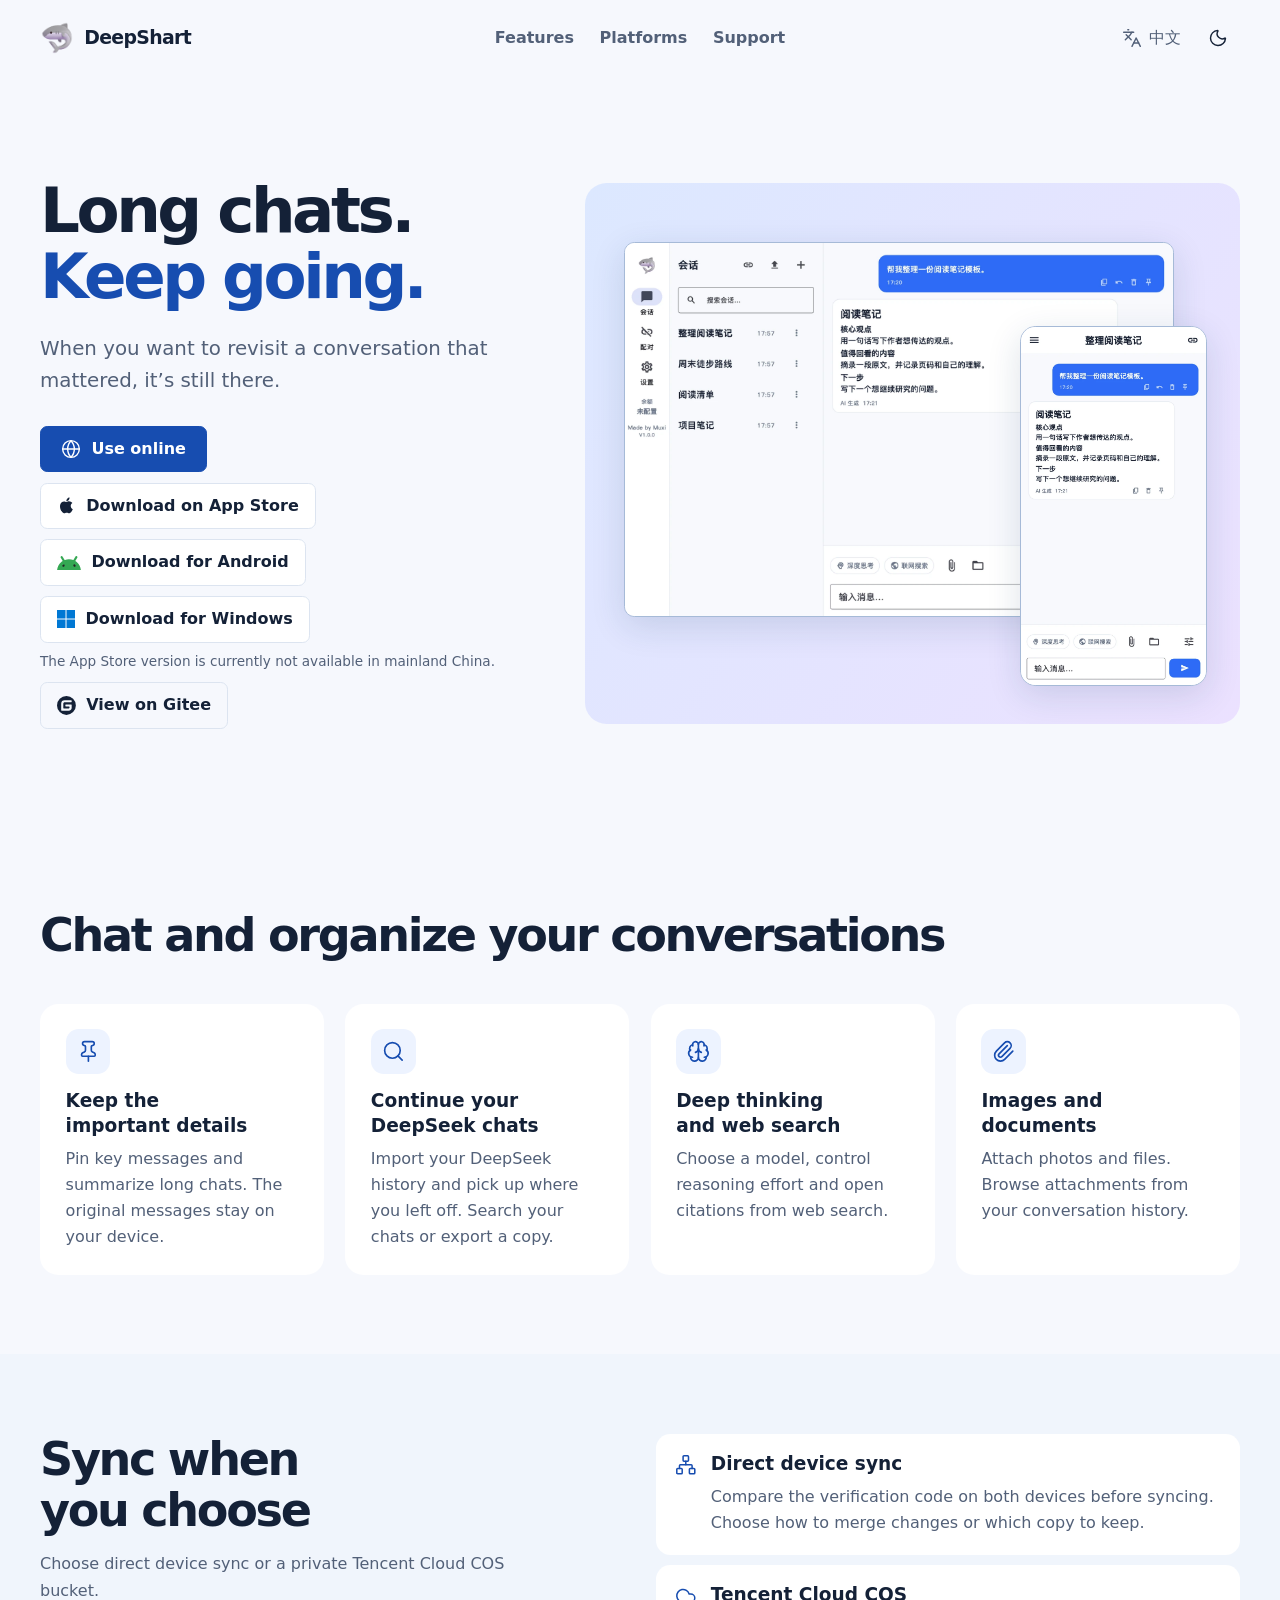
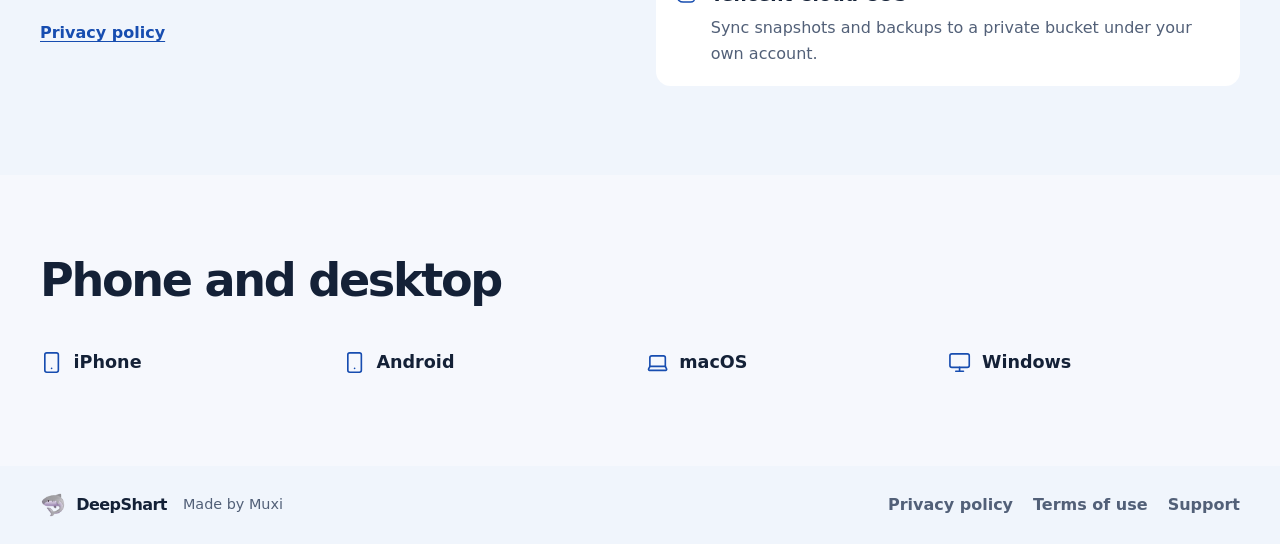
==== commit babbac70: "Remove prefix from App Store region note" ====
--- a/docs/index.html
+++ b/docs/index.html
@@ -55,7 +55,7 @@
           <a class="button" href="./downloads/V1.0.1/DeepShart-android.apk" download><img src="./assets/android.svg" width="24" height="14" alt="">Download for Android</a>
           <a class="button" href="./downloads/V1.0.1/DeepShart-Setup.exe" download><img src="./assets/windows.png" width="18" height="18" alt="">Download for Windows</a>
         </div>
-        <p class="download-note">Note: The App Store version is currently not available in mainland China.</p>
+        <p class="download-note">The App Store version is currently not available in mainland China.</p>
         <a class="button gitee-link" href="https://gitee.com/sharkymuxii/deep-shart"><svg class="icon gitee-icon" aria-hidden="true" focusable="false"><use href="./assets/icons.svg?v=1ef4dd3acdcb#gitee"></use></svg> View on Gitee</a>
       </div>
       <div class="showcase" role="group" aria-label="Desktop preview / Phone preview">
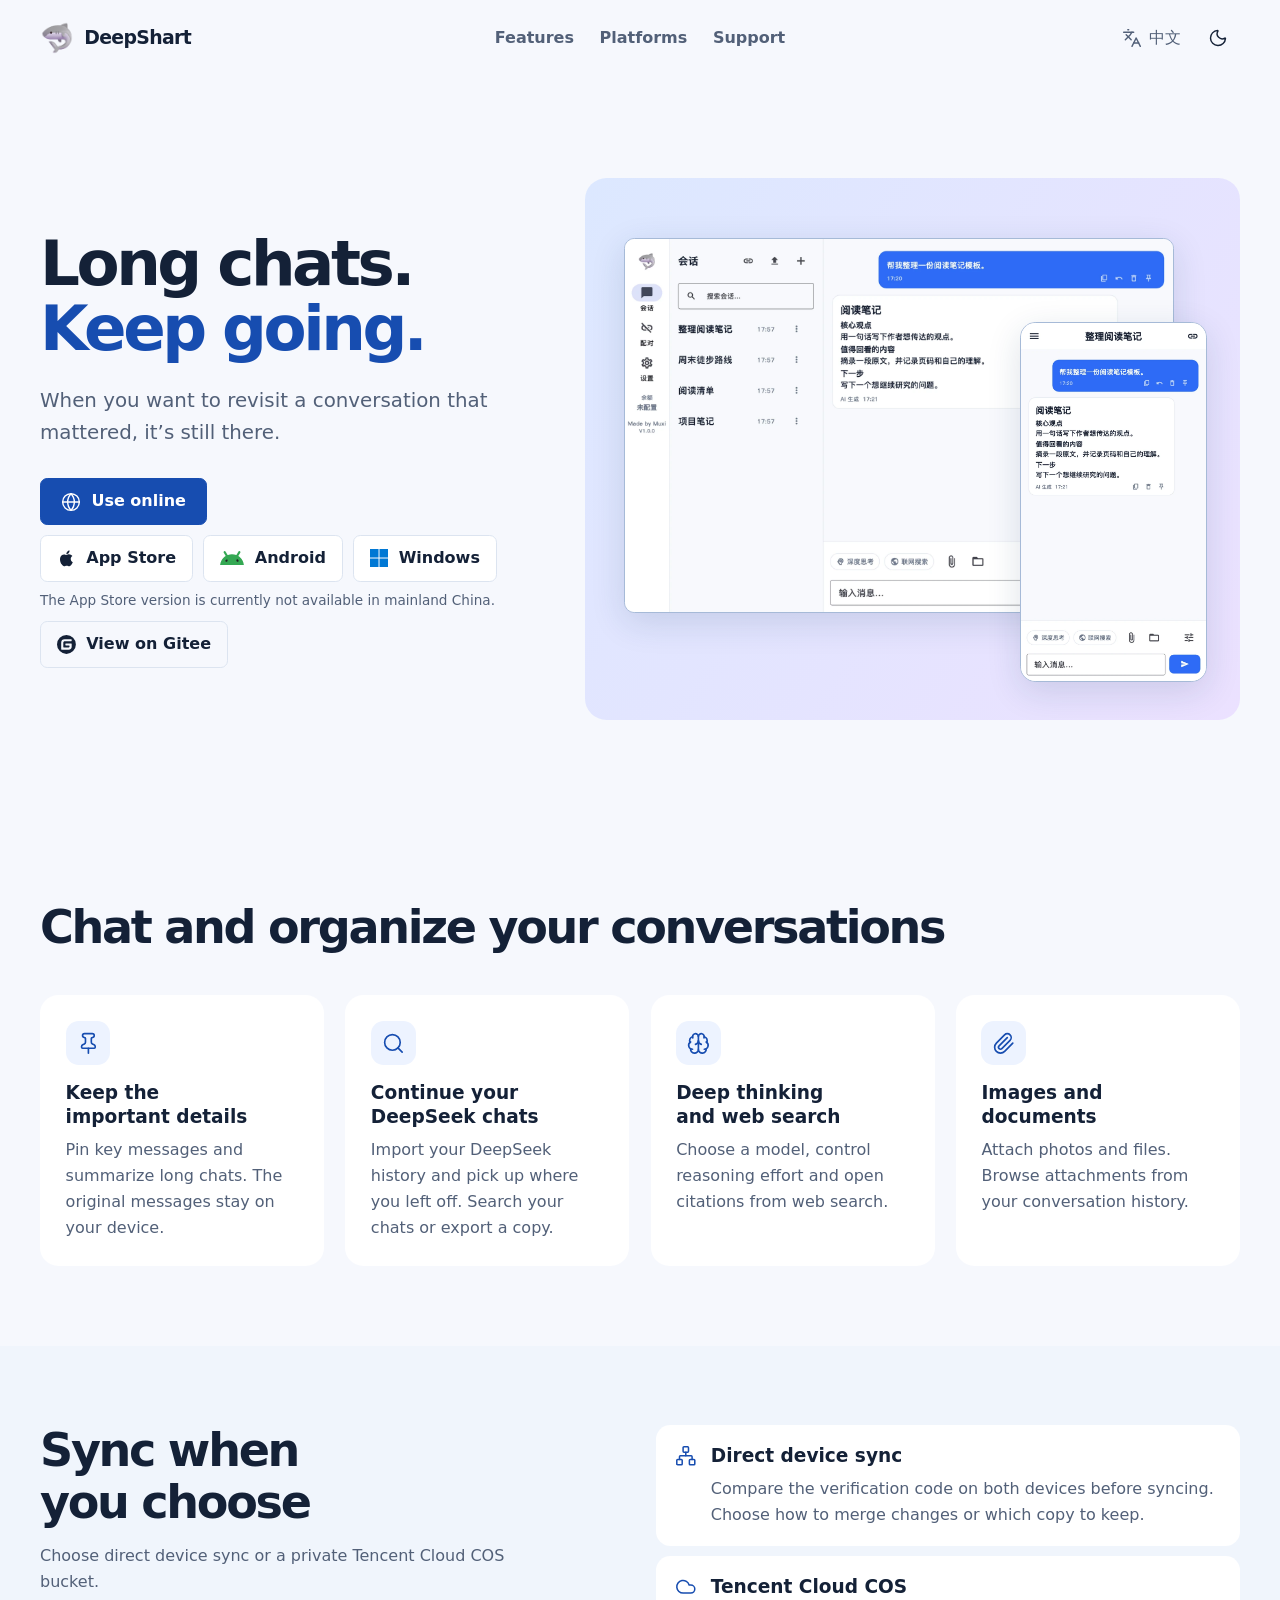
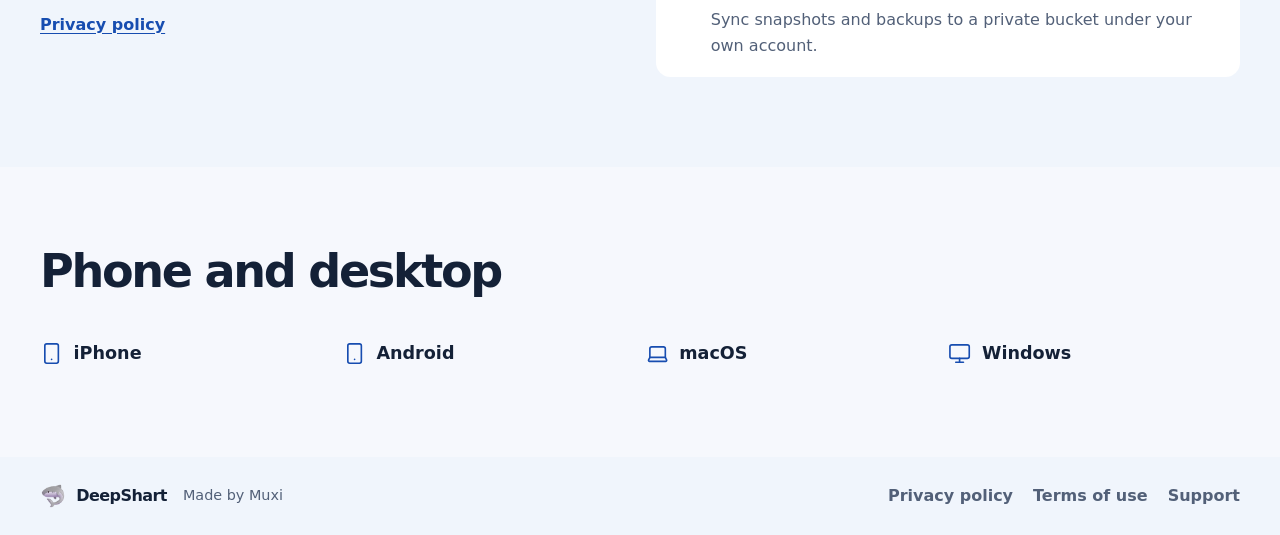
==== commit e831f62b: "Shorten platform download button labels" ====
--- a/docs/index.html
+++ b/docs/index.html
@@ -51,9 +51,9 @@
           <a class="button button-primary" href="https://web.deepshart.lol"><svg class="icon " aria-hidden="true" focusable="false"><use href="./assets/icons.svg?v=1ef4dd3acdcb#globe"></use></svg> Use online</a>
         </div>
         <div class="hero-links">
-          <a class="button" href="https://apps.apple.com/us/app/deepshart/id6837659406" target="_blank" rel="noopener noreferrer"><svg class="icon apple-icon" aria-hidden="true" focusable="false"><use href="./assets/icons.svg?v=1ef4dd3acdcb#apple"></use></svg> Download on App Store</a>
-          <a class="button" href="./downloads/V1.0.1/DeepShart-android.apk" download><img src="./assets/android.svg" width="24" height="14" alt="">Download for Android</a>
-          <a class="button" href="./downloads/V1.0.1/DeepShart-Setup.exe" download><img src="./assets/windows.png" width="18" height="18" alt="">Download for Windows</a>
+          <a class="button" href="https://apps.apple.com/us/app/deepshart/id6837659406" target="_blank" rel="noopener noreferrer"><svg class="icon apple-icon" aria-hidden="true" focusable="false"><use href="./assets/icons.svg?v=1ef4dd3acdcb#apple"></use></svg> App Store</a>
+          <a class="button" href="./downloads/V1.0.1/DeepShart-android.apk" download><img src="./assets/android.svg" width="24" height="14" alt="">Android</a>
+          <a class="button" href="./downloads/V1.0.1/DeepShart-Setup.exe" download><img src="./assets/windows.png" width="18" height="18" alt="">Windows</a>
         </div>
         <p class="download-note">The App Store version is currently not available in mainland China.</p>
         <a class="button gitee-link" href="https://gitee.com/sharkymuxii/deep-shart"><svg class="icon gitee-icon" aria-hidden="true" focusable="false"><use href="./assets/icons.svg?v=1ef4dd3acdcb#gitee"></use></svg> View on Gitee</a>
